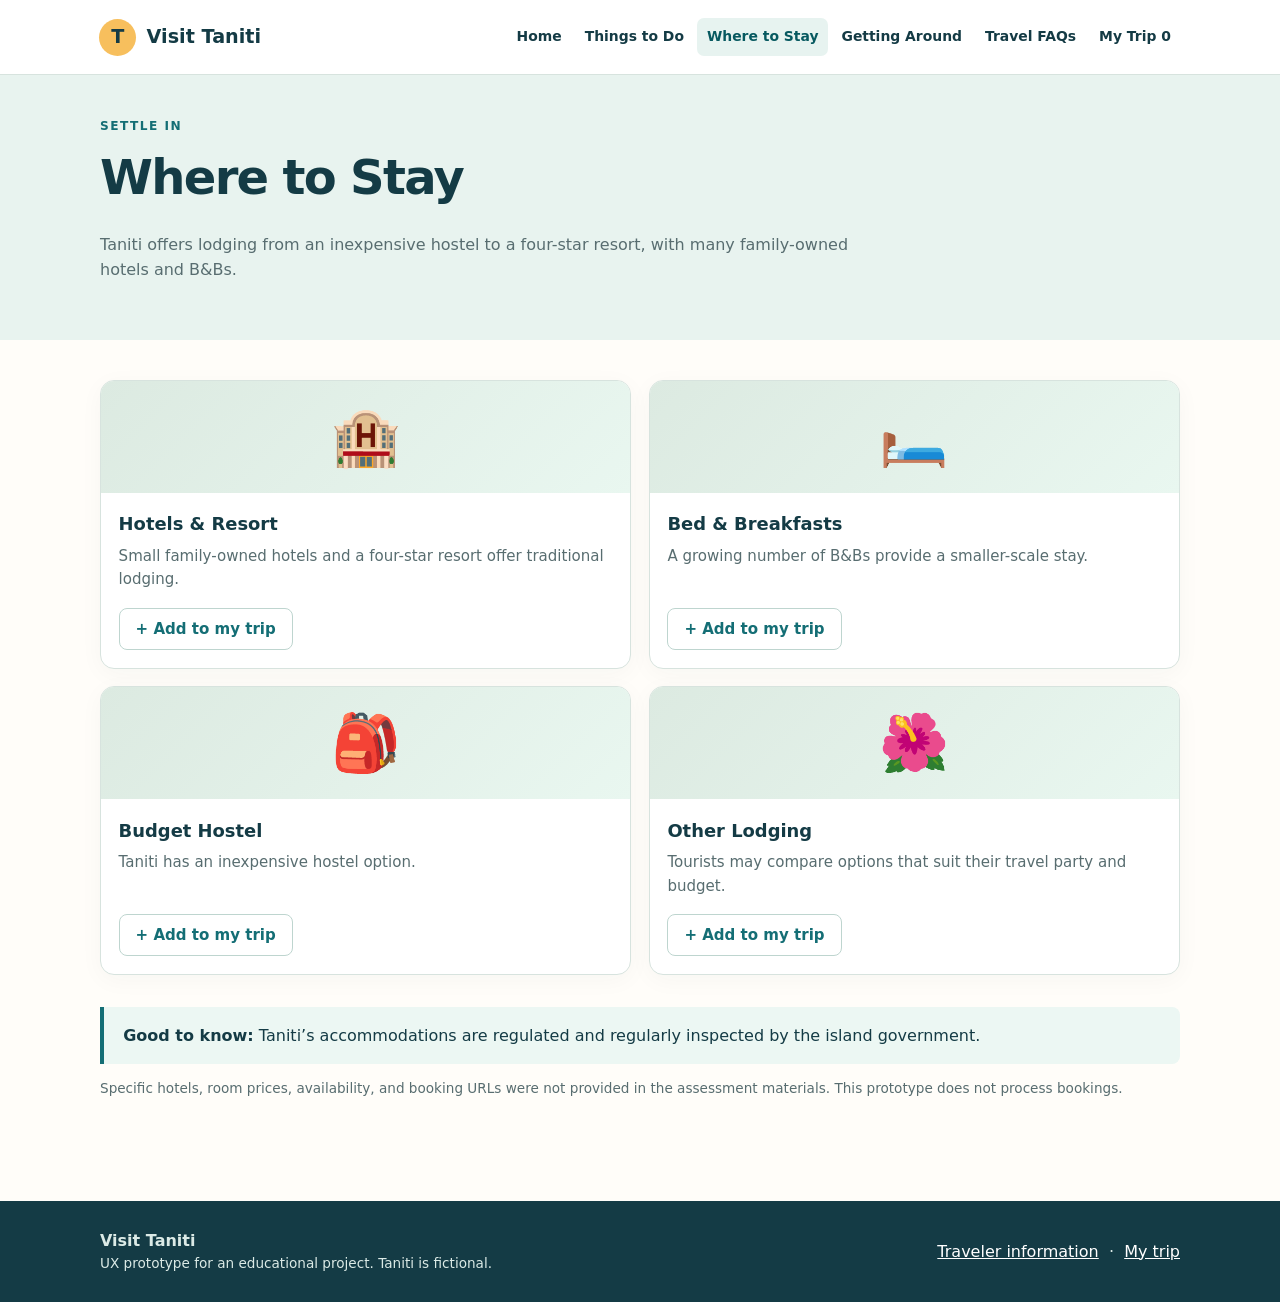
==== stays.html @ c04d9606 "Add initial Taniti website prototype Initial upload of the Taniti tourism website prototype prepared" ====
<!DOCTYPE html><html lang="en"><head><meta charset="utf-8"><meta name="viewport" content="width=device-width,initial-scale=1"><meta name="description" content="Explore Taniti hotels, resort, bed and breakfasts and hostel lodging options."><title>Where to Stay | Visit Taniti</title><link rel="stylesheet" href="styles.css"><script src="script.js" defer></script></head><body><a class="skip" href="#main">Skip to main content</a><header class="mast"><div class="mast-inner"><a class="brand" href="index.html"><span class="brandmark" aria-hidden="true">T</span> Visit Taniti</a><button class="menu-toggle" id="menu-toggle" aria-controls="nav" aria-expanded="false">Menu</button><nav id="nav" class="nav" aria-label="Main navigation"><a href="index.html">Home</a><a href="activities.html">Things to Do</a><a href="stays.html" aria-current="page">Where to Stay</a><a href="transport.html">Getting Around</a><a href="faq.html">Travel FAQs</a><a href="my-trip.html">My Trip <span data-plan-count aria-label="number of saved options">0</span></a></nav></div></header><main id="main"><section class="page-intro"><div class="wrap"><div class="small-caps">Settle in</div><h1>Where to Stay</h1><p>Taniti offers lodging from an inexpensive hostel to a four-star resort, with many family-owned hotels and B&Bs.</p></div></section><section class="wrap"><div class="grid two"><article class="tile"><div class="art" aria-hidden="true">🏨</div><div class="tile-body"><h3>Hotels & Resort</h3><p>Small family-owned hotels and a four-star resort offer traditional lodging.</p><button type="button" class="button-alt" data-add="Hotel or resort">+ Add to my trip</button></div></article><article class="tile"><div class="art" aria-hidden="true">🛏️</div><div class="tile-body"><h3>Bed & Breakfasts</h3><p>A growing number of B&Bs provide a smaller-scale stay.</p><button type="button" class="button-alt" data-add="Bed & breakfast">+ Add to my trip</button></div></article><article class="tile"><div class="art" aria-hidden="true">🎒</div><div class="tile-body"><h3>Budget Hostel</h3><p>Taniti has an inexpensive hostel option.</p><button type="button" class="button-alt" data-add="Hostel">+ Add to my trip</button></div></article><article class="tile"><div class="art" aria-hidden="true">🌺</div><div class="tile-body"><h3>Other Lodging</h3><p>Tourists may compare options that suit their travel party and budget.</p><button type="button" class="button-alt" data-add="Other lodging research">+ Add to my trip</button></div></article></div><div class="notice" style="margin-top:2rem"><strong>Good to know:</strong> Taniti’s accommodations are regulated and regularly inspected by the island government.</div><p class="fineprint">Specific hotels, room prices, availability, and booking URLs were not provided in the assessment materials. This prototype does not process bookings.</p></section></main><footer class="footer"><div class="wrap"><div><strong>Visit Taniti</strong><div class="fineprint" style="color:#dbeae6">UX prototype for an educational project. Taniti is fictional.</div></div><div><a href="faq.html">Traveler information</a> &nbsp;·&nbsp; <a href="my-trip.html">My trip</a></div></div></footer><div class="toast" role="status" aria-live="polite"></div></body></html>
---- styles.css ----
:root{--navy:#143b45;--teal:#146e75;--sand:#f6efdf;--cream:#fffdf9;--ink:#20363a;--muted:#586d70;--line:#d7e3de;--yellow:#f7bf5d;--white:#fff;--focus:#b64812}
*{box-sizing:border-box}html{scroll-behavior:smooth}body{margin:0;font-family:system-ui,-apple-system,BlinkMacSystemFont,"Segoe UI",sans-serif;color:var(--ink);background:var(--cream);line-height:1.57}a{color:var(--teal)}a:hover{text-decoration-thickness:2px}a:focus-visible,button:focus-visible,summary:focus-visible{outline:3px solid var(--focus);outline-offset:3px}.skip{position:absolute;left:-10000px;top:5px;background:#fff;padding:.7rem;z-index:999}.skip:focus{left:10px}.mast{background:#fff;border-bottom:1px solid var(--line);position:sticky;top:0;z-index:10}.mast-inner{max-width:1120px;margin:auto;padding:0 1.2rem;display:flex;justify-content:space-between;align-items:center;gap:1rem;min-height:74px}.brand{display:flex;align-items:center;gap:.65rem;text-decoration:none!important;color:var(--navy);font-size:1.2rem;font-weight:850;white-space:nowrap}.brandmark{display:inline-flex;align-items:center;justify-content:center;background:var(--yellow);color:var(--navy);width:37px;height:37px;border-radius:50%;font-weight:900}.nav{display:flex;align-items:center;gap:.2rem}.nav a{font-size:.87rem;font-weight:650;color:var(--navy);padding:.53rem .62rem;border-radius:7px;text-decoration:none;white-space:nowrap}.nav a[aria-current=page],.nav a:hover{background:#e7f3f0;color:#075960}.menu-toggle{display:none;border:1px solid var(--line);border-radius:7px;background:#fff;padding:.55rem .8rem;color:var(--navy);font-size:1rem}.hero{background:linear-gradient(115deg,#143b45 0%,#1d6571 58%,#438e8a 100%);color:#fff}.hero .wrap{padding:4.7rem 1.25rem 4.2rem}.wrap{max-width:1120px;margin:auto;padding:2.5rem 1.25rem}.narrow{max-width:840px}.eyebrow{font-size:.78rem;text-transform:uppercase;letter-spacing:.11em;font-weight:800;color:#ffdc98}.hero h1{font-size:clamp(2.2rem,5vw,4rem);line-height:1.1;max-width:750px;margin:.7rem 0 1.1rem;letter-spacing:-.035em}.hero p{max-width:660px;font-size:1.14rem;color:#e4f5f2}.hero-art{position:absolute;right:10%;top:120px;opacity:.12;font-size:9rem;pointer-events:none}.actions{display:flex;gap:.75rem;flex-wrap:wrap;margin-top:1.6rem}.button,.button-alt{display:inline-flex;align-items:center;justify-content:center;gap:.3rem;min-height:42px;border-radius:8px;font-weight:750;padding:.64rem 1rem;text-decoration:none!important;cursor:pointer;border:1px solid transparent;font-family:inherit;font-size:.94rem}.button{background:var(--yellow);color:#20363a}.button:hover{background:#ffe0a5}.button-alt{background:#fff;color:var(--teal);border-color:#bed5cf}.button-alt:hover{background:#eaf6f1}button.button-alt{border:1px solid #bed5cf}.section-head{display:flex;align-items:end;justify-content:space-between;gap:1rem;margin-bottom:1.4rem}.section-head h2,h2{font-size:clamp(1.55rem,3vw,2.1rem);line-height:1.2;color:var(--navy);letter-spacing:-.025em;margin:.2rem 0 .5rem}.section-head p,.subtle{color:var(--muted);margin:0}.grid{display:grid;grid-template-columns:repeat(3,minmax(0,1fr));gap:1.1rem}.grid.two{grid-template-columns:repeat(2,minmax(0,1fr))}.tile,.panel{background:#fff;border:1px solid var(--line);border-radius:14px;box-shadow:0 5px 25px #143b4509}.tile{overflow:hidden;display:flex;flex-direction:column}.art{height:112px;display:flex;align-items:center;justify-content:center;font-size:3.5rem;background:linear-gradient(135deg,#dceae1,#e9f7f0)}.tile-body{padding:1.1rem;flex:1;display:flex;flex-direction:column;align-items:flex-start}.tile h3{font-size:1.12rem;margin:0 0 .4rem;color:var(--navy)}.tile p{font-size:.94rem;color:var(--muted);margin:0 0 1rem;flex:1}.tile-links{display:flex;align-items:center;flex-wrap:wrap;gap:.8rem;font-size:.9rem;margin-top:auto}.pill{font-size:.74rem;font-weight:750;background:#e9f4ed;color:#26604e;border-radius:20px;padding:.24rem .55rem;display:inline-block;margin-bottom:.7rem}.band{background:var(--sand)}.notice{padding:1rem 1.2rem;border-left:4px solid var(--teal);background:#ecf7f3;border-radius:0 8px 8px 0;color:var(--navy)}.detail-list{display:grid;grid-template-columns:repeat(2,1fr);gap:1rem}.detail{padding:1.2rem}.detail h3{margin:0 0 .25rem;font-size:1.15rem;color:var(--navy)}.detail p{margin:.2rem 0 .9rem;color:var(--muted)}.detail .button-alt{margin-top:.5rem}.page-intro{background:#e8f3ef}.page-intro .wrap{padding-top:2.6rem;padding-bottom:2.6rem}.page-intro h1{font-size:clamp(2rem,4vw,3rem);letter-spacing:-.035em;color:var(--navy);margin:.3rem 0}.page-intro p{max-width:750px;color:var(--muted)}.small-caps{font-size:.76rem;letter-spacing:.12em;text-transform:uppercase;color:var(--teal);font-weight:850}.steps{counter-reset:steps}.step{counter-increment:steps;display:flex;gap:1rem;margin:1rem 0}.step:before{content:counter(steps);flex:none;width:30px;height:30px;border-radius:50%;background:#d7e9e3;color:var(--navy);display:grid;place-items:center;font-weight:800}.footer{background:var(--navy);color:#dbeae6;margin-top:3rem}.footer .wrap{display:flex;gap:1rem;align-items:center;justify-content:space-between;padding-top:1.7rem;padding-bottom:1.7rem}.footer a{color:#fff}.faq-list details{background:#fff;border:1px solid var(--line);border-radius:9px;padding:1rem 1.1rem;margin:.8rem 0}.faq-list summary{cursor:pointer;font-weight:750;color:var(--navy)}.faq-list details p{margin:.75rem 0 .1rem;color:var(--muted)}.trip-item{display:flex;align-items:center;justify-content:space-between;gap:1rem;padding:.9rem 0;border-bottom:1px solid var(--line)}.trip-item button{border:1px solid #b4d1c9;border-radius:7px;padding:.4rem .75rem;background:white;cursor:pointer}.trip-list{padding:0;list-style:none}.toast{position:fixed;bottom:1.3rem;right:1.3rem;padding:1rem 1.3rem;border-radius:10px;background:var(--navy);color:#fff;box-shadow:0 12px 35px #0002;z-index:30;opacity:0;transform:translateY(15px);transition:.2s;pointer-events:none}.toast.show{opacity:1;transform:translateY(0)}.fineprint{font-size:.85rem;color:var(--muted)}
@media(max-width:970px){.nav a{font-size:.8rem;padding:.4rem}.grid{grid-template-columns:repeat(2,minmax(0,1fr))}}
@media(max-width:680px){.mast-inner{flex-wrap:wrap;min-height:68px}.menu-toggle{display:block}.nav{display:none;width:100%;flex-direction:column;align-items:stretch;padding:0 0 .9rem}.nav.open{display:flex}.nav a{font-size:1rem;padding:.75rem}.grid,.grid.two,.detail-list{grid-template-columns:1fr}.hero .wrap{padding:3.4rem 1.2rem}.hero h1{font-size:2.6rem}.footer .wrap{align-items:flex-start;flex-direction:column}}
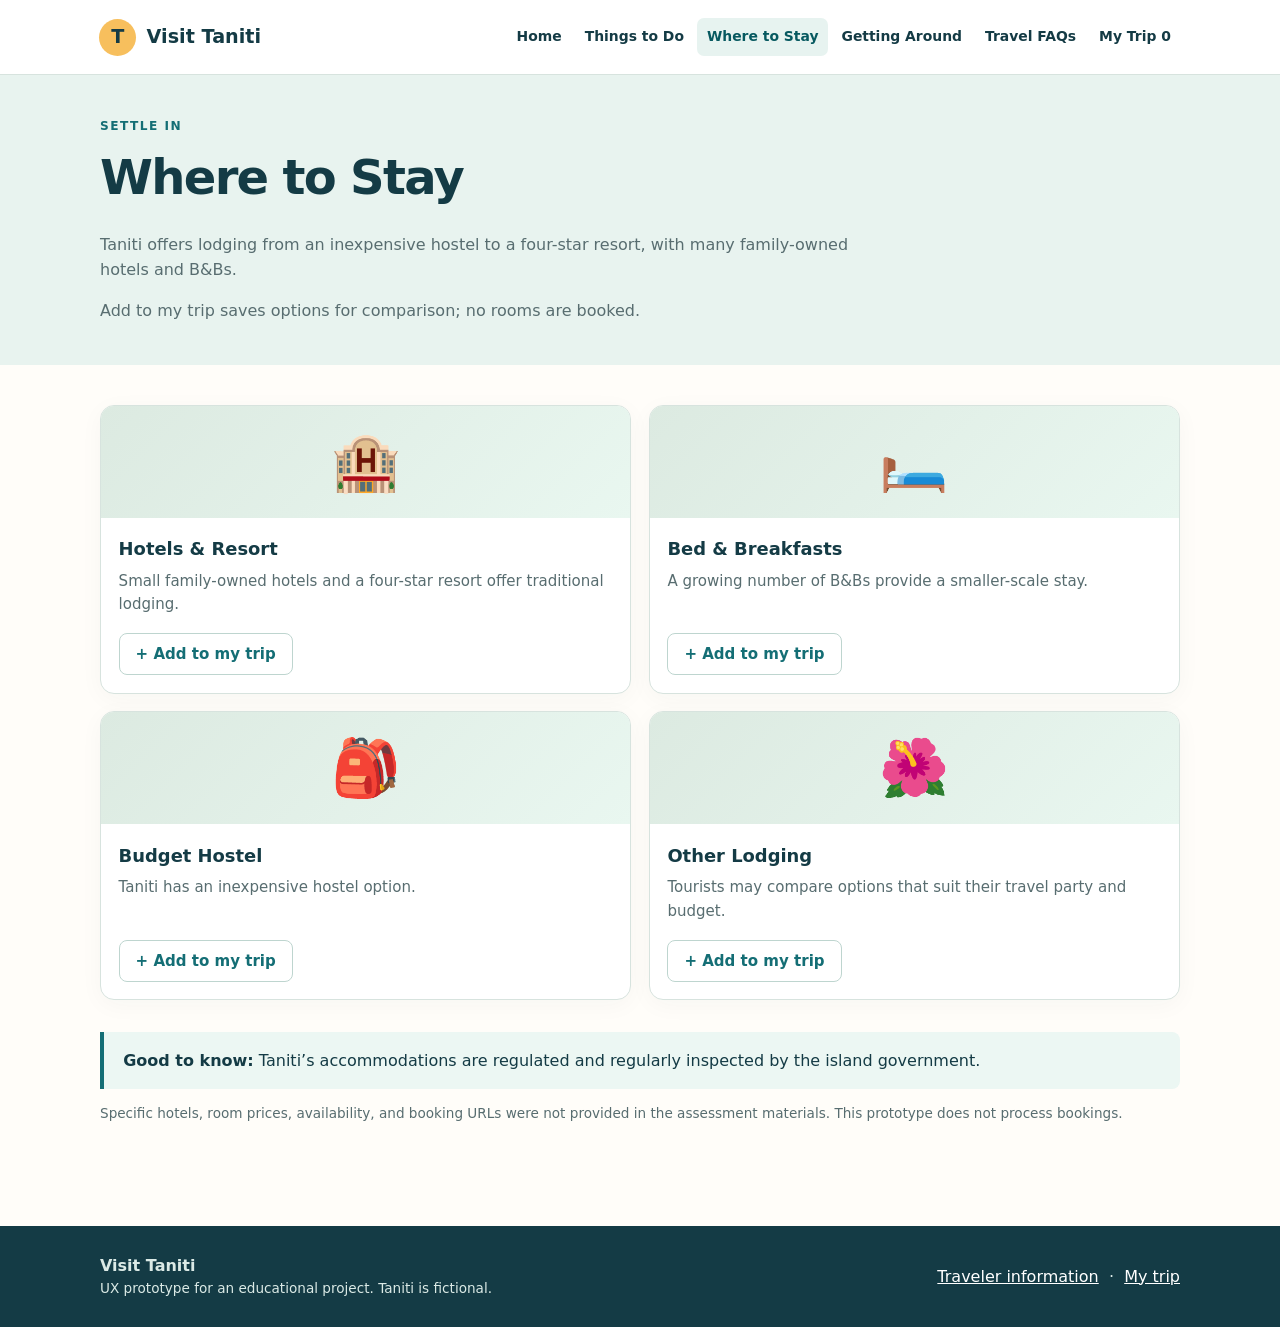
==== commit 84486a45: "Refine navigation and travel planning experience" ====
--- a/stays.html
+++ b/stays.html
@@ -1 +1,2 @@
-<!DOCTYPE html><html lang="en"><head><meta charset="utf-8"><meta name="viewport" content="width=device-width,initial-scale=1"><meta name="description" content="Explore Taniti hotels, resort, bed and breakfasts and hostel lodging options."><title>Where to Stay | Visit Taniti</title><link rel="stylesheet" href="styles.css"><script src="script.js" defer></script></head><body><a class="skip" href="#main">Skip to main content</a><header class="mast"><div class="mast-inner"><a class="brand" href="index.html"><span class="brandmark" aria-hidden="true">T</span> Visit Taniti</a><button class="menu-toggle" id="menu-toggle" aria-controls="nav" aria-expanded="false">Menu</button><nav id="nav" class="nav" aria-label="Main navigation"><a href="index.html">Home</a><a href="activities.html">Things to Do</a><a href="stays.html" aria-current="page">Where to Stay</a><a href="transport.html">Getting Around</a><a href="faq.html">Travel FAQs</a><a href="my-trip.html">My Trip <span data-plan-count aria-label="number of saved options">0</span></a></nav></div></header><main id="main"><section class="page-intro"><div class="wrap"><div class="small-caps">Settle in</div><h1>Where to Stay</h1><p>Taniti offers lodging from an inexpensive hostel to a four-star resort, with many family-owned hotels and B&Bs.</p></div></section><section class="wrap"><div class="grid two"><article class="tile"><div class="art" aria-hidden="true">🏨</div><div class="tile-body"><h3>Hotels & Resort</h3><p>Small family-owned hotels and a four-star resort offer traditional lodging.</p><button type="button" class="button-alt" data-add="Hotel or resort">+ Add to my trip</button></div></article><article class="tile"><div class="art" aria-hidden="true">🛏️</div><div class="tile-body"><h3>Bed & Breakfasts</h3><p>A growing number of B&Bs provide a smaller-scale stay.</p><button type="button" class="button-alt" data-add="Bed & breakfast">+ Add to my trip</button></div></article><article class="tile"><div class="art" aria-hidden="true">🎒</div><div class="tile-body"><h3>Budget Hostel</h3><p>Taniti has an inexpensive hostel option.</p><button type="button" class="button-alt" data-add="Hostel">+ Add to my trip</button></div></article><article class="tile"><div class="art" aria-hidden="true">🌺</div><div class="tile-body"><h3>Other Lodging</h3><p>Tourists may compare options that suit their travel party and budget.</p><button type="button" class="button-alt" data-add="Other lodging research">+ Add to my trip</button></div></article></div><div class="notice" style="margin-top:2rem"><strong>Good to know:</strong> Taniti’s accommodations are regulated and regularly inspected by the island government.</div><p class="fineprint">Specific hotels, room prices, availability, and booking URLs were not provided in the assessment materials. This prototype does not process bookings.</p></section></main><footer class="footer"><div class="wrap"><div><strong>Visit Taniti</strong><div class="fineprint" style="color:#dbeae6">UX prototype for an educational project. Taniti is fictional.</div></div><div><a href="faq.html">Traveler information</a> &nbsp;·&nbsp; <a href="my-trip.html">My trip</a></div></div></footer><div class="toast" role="status" aria-live="polite"></div></body></html>+<!DOCTYPE html>
+<html lang="en"><head><meta charset="utf-8"/><meta content="width=device-width,initial-scale=1" name="viewport"/><meta content="Explore Taniti hotels, resort, bed and breakfasts and hostel lodging options." name="description"/><title>Where to Stay | Visit Taniti</title><link href="styles.css" rel="stylesheet"/><script defer="" src="script.js"></script></head><body><a class="skip" href="#main">Skip to main content</a><header class="mast"><div class="mast-inner"><a class="brand" href="index.html"><span aria-hidden="true" class="brandmark">T</span> Visit Taniti</a><button aria-controls="nav" aria-expanded="false" class="menu-toggle" id="menu-toggle">Menu</button><nav aria-label="Main navigation" class="nav" id="nav"><a href="index.html">Home</a><a href="activities.html">Things to Do</a><a aria-current="page" href="stays.html">Where to Stay</a><a href="transport.html">Getting Around</a><a href="faq.html">Travel FAQs</a><a href="my-trip.html">My Trip <span aria-label="number of saved options" data-plan-count="">0</span></a></nav></div></header><main id="main"><section class="page-intro"><div class="wrap"><div class="small-caps">Settle in</div><h1>Where to Stay</h1><p>Taniti offers lodging from an inexpensive hostel to a four-star resort, with many family-owned hotels and B&amp;Bs.</p><p class="subtle">Add to my trip saves options for comparison; no rooms are booked.</p></div></section><section class="wrap"><div class="grid two"><article class="tile"><div aria-hidden="true" class="art">🏨</div><div class="tile-body"><h3>Hotels &amp; Resort</h3><p>Small family-owned hotels and a four-star resort offer traditional lodging.</p><button class="button-alt" data-add="Hotel or resort" type="button">+ Add to my trip</button></div></article><article class="tile"><div aria-hidden="true" class="art">🛏️</div><div class="tile-body"><h3>Bed &amp; Breakfasts</h3><p>A growing number of B&amp;Bs provide a smaller-scale stay.</p><button class="button-alt" data-add="Bed &amp; breakfast" type="button">+ Add to my trip</button></div></article><article class="tile"><div aria-hidden="true" class="art">🎒</div><div class="tile-body"><h3>Budget Hostel</h3><p>Taniti has an inexpensive hostel option.</p><button class="button-alt" data-add="Hostel" type="button">+ Add to my trip</button></div></article><article class="tile"><div aria-hidden="true" class="art">🌺</div><div class="tile-body"><h3>Other Lodging</h3><p>Tourists may compare options that suit their travel party and budget.</p><button class="button-alt" data-add="Other lodging research" type="button">+ Add to my trip</button></div></article></div><div class="notice" style="margin-top:2rem"><strong>Good to know:</strong> Taniti’s accommodations are regulated and regularly inspected by the island government.</div><p class="fineprint">Specific hotels, room prices, availability, and booking URLs were not provided in the assessment materials. This prototype does not process bookings.</p></section></main><footer class="footer"><div class="wrap"><div><strong>Visit Taniti</strong><div class="fineprint" style="color:#dbeae6">UX prototype for an educational project. Taniti is fictional.</div></div><div><a href="faq.html">Traveler information</a>  ·  <a href="my-trip.html">My trip</a></div></div></footer><div aria-live="polite" class="toast" role="status"></div></body></html>
--- a/styles.css
+++ b/styles.css
@@ -1,5 +1,5 @@
 
 :root{--navy:#143b45;--teal:#146e75;--sand:#f6efdf;--cream:#fffdf9;--ink:#20363a;--muted:#586d70;--line:#d7e3de;--yellow:#f7bf5d;--white:#fff;--focus:#b64812}
-*{box-sizing:border-box}html{scroll-behavior:smooth}body{margin:0;font-family:system-ui,-apple-system,BlinkMacSystemFont,"Segoe UI",sans-serif;color:var(--ink);background:var(--cream);line-height:1.57}a{color:var(--teal)}a:hover{text-decoration-thickness:2px}a:focus-visible,button:focus-visible,summary:focus-visible{outline:3px solid var(--focus);outline-offset:3px}.skip{position:absolute;left:-10000px;top:5px;background:#fff;padding:.7rem;z-index:999}.skip:focus{left:10px}.mast{background:#fff;border-bottom:1px solid var(--line);position:sticky;top:0;z-index:10}.mast-inner{max-width:1120px;margin:auto;padding:0 1.2rem;display:flex;justify-content:space-between;align-items:center;gap:1rem;min-height:74px}.brand{display:flex;align-items:center;gap:.65rem;text-decoration:none!important;color:var(--navy);font-size:1.2rem;font-weight:850;white-space:nowrap}.brandmark{display:inline-flex;align-items:center;justify-content:center;background:var(--yellow);color:var(--navy);width:37px;height:37px;border-radius:50%;font-weight:900}.nav{display:flex;align-items:center;gap:.2rem}.nav a{font-size:.87rem;font-weight:650;color:var(--navy);padding:.53rem .62rem;border-radius:7px;text-decoration:none;white-space:nowrap}.nav a[aria-current=page],.nav a:hover{background:#e7f3f0;color:#075960}.menu-toggle{display:none;border:1px solid var(--line);border-radius:7px;background:#fff;padding:.55rem .8rem;color:var(--navy);font-size:1rem}.hero{background:linear-gradient(115deg,#143b45 0%,#1d6571 58%,#438e8a 100%);color:#fff}.hero .wrap{padding:4.7rem 1.25rem 4.2rem}.wrap{max-width:1120px;margin:auto;padding:2.5rem 1.25rem}.narrow{max-width:840px}.eyebrow{font-size:.78rem;text-transform:uppercase;letter-spacing:.11em;font-weight:800;color:#ffdc98}.hero h1{font-size:clamp(2.2rem,5vw,4rem);line-height:1.1;max-width:750px;margin:.7rem 0 1.1rem;letter-spacing:-.035em}.hero p{max-width:660px;font-size:1.14rem;color:#e4f5f2}.hero-art{position:absolute;right:10%;top:120px;opacity:.12;font-size:9rem;pointer-events:none}.actions{display:flex;gap:.75rem;flex-wrap:wrap;margin-top:1.6rem}.button,.button-alt{display:inline-flex;align-items:center;justify-content:center;gap:.3rem;min-height:42px;border-radius:8px;font-weight:750;padding:.64rem 1rem;text-decoration:none!important;cursor:pointer;border:1px solid transparent;font-family:inherit;font-size:.94rem}.button{background:var(--yellow);color:#20363a}.button:hover{background:#ffe0a5}.button-alt{background:#fff;color:var(--teal);border-color:#bed5cf}.button-alt:hover{background:#eaf6f1}button.button-alt{border:1px solid #bed5cf}.section-head{display:flex;align-items:end;justify-content:space-between;gap:1rem;margin-bottom:1.4rem}.section-head h2,h2{font-size:clamp(1.55rem,3vw,2.1rem);line-height:1.2;color:var(--navy);letter-spacing:-.025em;margin:.2rem 0 .5rem}.section-head p,.subtle{color:var(--muted);margin:0}.grid{display:grid;grid-template-columns:repeat(3,minmax(0,1fr));gap:1.1rem}.grid.two{grid-template-columns:repeat(2,minmax(0,1fr))}.tile,.panel{background:#fff;border:1px solid var(--line);border-radius:14px;box-shadow:0 5px 25px #143b4509}.tile{overflow:hidden;display:flex;flex-direction:column}.art{height:112px;display:flex;align-items:center;justify-content:center;font-size:3.5rem;background:linear-gradient(135deg,#dceae1,#e9f7f0)}.tile-body{padding:1.1rem;flex:1;display:flex;flex-direction:column;align-items:flex-start}.tile h3{font-size:1.12rem;margin:0 0 .4rem;color:var(--navy)}.tile p{font-size:.94rem;color:var(--muted);margin:0 0 1rem;flex:1}.tile-links{display:flex;align-items:center;flex-wrap:wrap;gap:.8rem;font-size:.9rem;margin-top:auto}.pill{font-size:.74rem;font-weight:750;background:#e9f4ed;color:#26604e;border-radius:20px;padding:.24rem .55rem;display:inline-block;margin-bottom:.7rem}.band{background:var(--sand)}.notice{padding:1rem 1.2rem;border-left:4px solid var(--teal);background:#ecf7f3;border-radius:0 8px 8px 0;color:var(--navy)}.detail-list{display:grid;grid-template-columns:repeat(2,1fr);gap:1rem}.detail{padding:1.2rem}.detail h3{margin:0 0 .25rem;font-size:1.15rem;color:var(--navy)}.detail p{margin:.2rem 0 .9rem;color:var(--muted)}.detail .button-alt{margin-top:.5rem}.page-intro{background:#e8f3ef}.page-intro .wrap{padding-top:2.6rem;padding-bottom:2.6rem}.page-intro h1{font-size:clamp(2rem,4vw,3rem);letter-spacing:-.035em;color:var(--navy);margin:.3rem 0}.page-intro p{max-width:750px;color:var(--muted)}.small-caps{font-size:.76rem;letter-spacing:.12em;text-transform:uppercase;color:var(--teal);font-weight:850}.steps{counter-reset:steps}.step{counter-increment:steps;display:flex;gap:1rem;margin:1rem 0}.step:before{content:counter(steps);flex:none;width:30px;height:30px;border-radius:50%;background:#d7e9e3;color:var(--navy);display:grid;place-items:center;font-weight:800}.footer{background:var(--navy);color:#dbeae6;margin-top:3rem}.footer .wrap{display:flex;gap:1rem;align-items:center;justify-content:space-between;padding-top:1.7rem;padding-bottom:1.7rem}.footer a{color:#fff}.faq-list details{background:#fff;border:1px solid var(--line);border-radius:9px;padding:1rem 1.1rem;margin:.8rem 0}.faq-list summary{cursor:pointer;font-weight:750;color:var(--navy)}.faq-list details p{margin:.75rem 0 .1rem;color:var(--muted)}.trip-item{display:flex;align-items:center;justify-content:space-between;gap:1rem;padding:.9rem 0;border-bottom:1px solid var(--line)}.trip-item button{border:1px solid #b4d1c9;border-radius:7px;padding:.4rem .75rem;background:white;cursor:pointer}.trip-list{padding:0;list-style:none}.toast{position:fixed;bottom:1.3rem;right:1.3rem;padding:1rem 1.3rem;border-radius:10px;background:var(--navy);color:#fff;box-shadow:0 12px 35px #0002;z-index:30;opacity:0;transform:translateY(15px);transition:.2s;pointer-events:none}.toast.show{opacity:1;transform:translateY(0)}.fineprint{font-size:.85rem;color:var(--muted)}
+*{box-sizing:border-box}html{scroll-behavior:smooth;scroll-padding-top:6rem}body{margin:0;font-family:system-ui,-apple-system,BlinkMacSystemFont,"Segoe UI",sans-serif;color:var(--ink);background:var(--cream);line-height:1.57}a{color:var(--teal)}a:hover{text-decoration-thickness:2px}a:focus-visible,button:focus-visible,summary:focus-visible{outline:3px solid var(--focus);outline-offset:3px}.skip{position:absolute;left:-10000px;top:5px;background:#fff;padding:.7rem;z-index:999}.skip:focus{left:10px}.mast{background:#fff;border-bottom:1px solid var(--line);position:sticky;top:0;z-index:10}.mast-inner{max-width:1120px;margin:auto;padding:0 1.2rem;display:flex;justify-content:space-between;align-items:center;gap:1rem;min-height:74px}.brand{display:flex;align-items:center;gap:.65rem;text-decoration:none!important;color:var(--navy);font-size:1.2rem;font-weight:850;white-space:nowrap}.brandmark{display:inline-flex;align-items:center;justify-content:center;background:var(--yellow);color:var(--navy);width:37px;height:37px;border-radius:50%;font-weight:900}.nav{display:flex;align-items:center;gap:.2rem}.nav a{font-size:.87rem;font-weight:650;color:var(--navy);padding:.53rem .62rem;border-radius:7px;text-decoration:none;white-space:nowrap}.nav a[aria-current=page],.nav a:hover{background:#e7f3f0;color:#075960}.menu-toggle{display:none;border:1px solid var(--line);border-radius:7px;background:#fff;padding:.55rem .8rem;color:var(--navy);font-size:1rem}.hero{background:linear-gradient(115deg,#143b45 0%,#1d6571 58%,#438e8a 100%);color:#fff}.hero .wrap{padding:4.7rem 1.25rem 4.2rem}.wrap{max-width:1120px;margin:auto;padding:2.5rem 1.25rem}.narrow{max-width:840px}.eyebrow{font-size:.78rem;text-transform:uppercase;letter-spacing:.11em;font-weight:800;color:#ffdc98}.hero h1{font-size:clamp(2.2rem,5vw,4rem);line-height:1.1;max-width:750px;margin:.7rem 0 1.1rem;letter-spacing:-.035em}.hero p{max-width:660px;font-size:1.14rem;color:#e4f5f2}.hero-art{position:absolute;right:10%;top:120px;opacity:.12;font-size:9rem;pointer-events:none}.actions{display:flex;gap:.75rem;flex-wrap:wrap;margin-top:1.6rem}.button,.button-alt{display:inline-flex;align-items:center;justify-content:center;gap:.3rem;min-height:42px;border-radius:8px;font-weight:750;padding:.64rem 1rem;text-decoration:none!important;cursor:pointer;border:1px solid transparent;font-family:inherit;font-size:.94rem}.button{background:var(--yellow);color:#20363a}.button:hover{background:#ffe0a5}.button-alt{background:#fff;color:var(--teal);border-color:#bed5cf}.button-alt:hover{background:#eaf6f1}button.button-alt{border:1px solid #bed5cf}.section-head{display:flex;align-items:end;justify-content:space-between;gap:1rem;margin-bottom:1.4rem}.section-head h2,h2{font-size:clamp(1.55rem,3vw,2.1rem);line-height:1.2;color:var(--navy);letter-spacing:-.025em;margin:.2rem 0 .5rem}.section-head p,.subtle{color:var(--muted);margin:0}.grid{display:grid;grid-template-columns:repeat(3,minmax(0,1fr));gap:1.1rem}.grid.two{grid-template-columns:repeat(2,minmax(0,1fr))}.tile,.panel{background:#fff;border:1px solid var(--line);border-radius:14px;box-shadow:0 5px 25px #143b4509}.tile{overflow:hidden;display:flex;flex-direction:column}.art{height:112px;display:flex;align-items:center;justify-content:center;font-size:3.5rem;background:linear-gradient(135deg,#dceae1,#e9f7f0)}.tile-body{padding:1.1rem;flex:1;display:flex;flex-direction:column;align-items:flex-start}.tile h3{font-size:1.12rem;margin:0 0 .4rem;color:var(--navy)}.tile p{font-size:.94rem;color:var(--muted);margin:0 0 1rem;flex:1}.tile-links{display:flex;align-items:center;flex-wrap:wrap;gap:.8rem;font-size:.9rem;margin-top:auto}.pill{font-size:.74rem;font-weight:750;background:#e9f4ed;color:#26604e;border-radius:20px;padding:.24rem .55rem;display:inline-block;margin-bottom:.7rem}.band{background:var(--sand)}.notice{padding:1rem 1.2rem;border-left:4px solid var(--teal);background:#ecf7f3;border-radius:0 8px 8px 0;color:var(--navy)}.detail-list{display:grid;grid-template-columns:repeat(2,1fr);gap:1rem}.detail{padding:1.2rem}.detail h3{margin:0 0 .25rem;font-size:1.15rem;color:var(--navy)}.detail p{margin:.2rem 0 .9rem;color:var(--muted)}.detail .button-alt{margin-top:.5rem}.page-intro{background:#e8f3ef}.page-intro .wrap{padding-top:2.6rem;padding-bottom:2.6rem}.page-intro h1{font-size:clamp(2rem,4vw,3rem);letter-spacing:-.035em;color:var(--navy);margin:.3rem 0}.page-intro p{max-width:750px;color:var(--muted)}.small-caps{font-size:.76rem;letter-spacing:.12em;text-transform:uppercase;color:var(--teal);font-weight:850}.steps{counter-reset:steps}.step{counter-increment:steps;display:flex;gap:1rem;margin:1rem 0}.step:before{content:counter(steps);flex:none;width:30px;height:30px;border-radius:50%;background:#d7e9e3;color:var(--navy);display:grid;place-items:center;font-weight:800}.footer{background:var(--navy);color:#dbeae6;margin-top:3rem}.footer .wrap{display:flex;gap:1rem;align-items:center;justify-content:space-between;padding-top:1.7rem;padding-bottom:1.7rem}.footer a{color:#fff}.faq-list details{background:#fff;border:1px solid var(--line);border-radius:9px;padding:1rem 1.1rem;margin:.8rem 0}.faq-list summary{cursor:pointer;font-weight:750;color:var(--navy)}.faq-list details p{margin:.75rem 0 .1rem;color:var(--muted)}.trip-item{display:flex;align-items:center;justify-content:space-between;gap:1rem;padding:.9rem 0;border-bottom:1px solid var(--line)}.trip-item button{border:1px solid #b4d1c9;border-radius:7px;padding:.4rem .75rem;background:white;cursor:pointer}.trip-list{padding:0;list-style:none}.toast{position:fixed;bottom:1.3rem;right:1.3rem;padding:1rem 1.3rem;border-radius:10px;background:var(--navy);color:#fff;box-shadow:0 12px 35px #0002;z-index:30;opacity:0;transform:translateY(15px);transition:.2s;pointer-events:none}.toast.show{opacity:1;transform:translateY(0)}.fineprint{font-size:.85rem;color:var(--muted)}
 @media(max-width:970px){.nav a{font-size:.8rem;padding:.4rem}.grid{grid-template-columns:repeat(2,minmax(0,1fr))}}
 @media(max-width:680px){.mast-inner{flex-wrap:wrap;min-height:68px}.menu-toggle{display:block}.nav{display:none;width:100%;flex-direction:column;align-items:stretch;padding:0 0 .9rem}.nav.open{display:flex}.nav a{font-size:1rem;padding:.75rem}.grid,.grid.two,.detail-list{grid-template-columns:1fr}.hero .wrap{padding:3.4rem 1.2rem}.hero h1{font-size:2.6rem}.footer .wrap{align-items:flex-start;flex-direction:column}}
